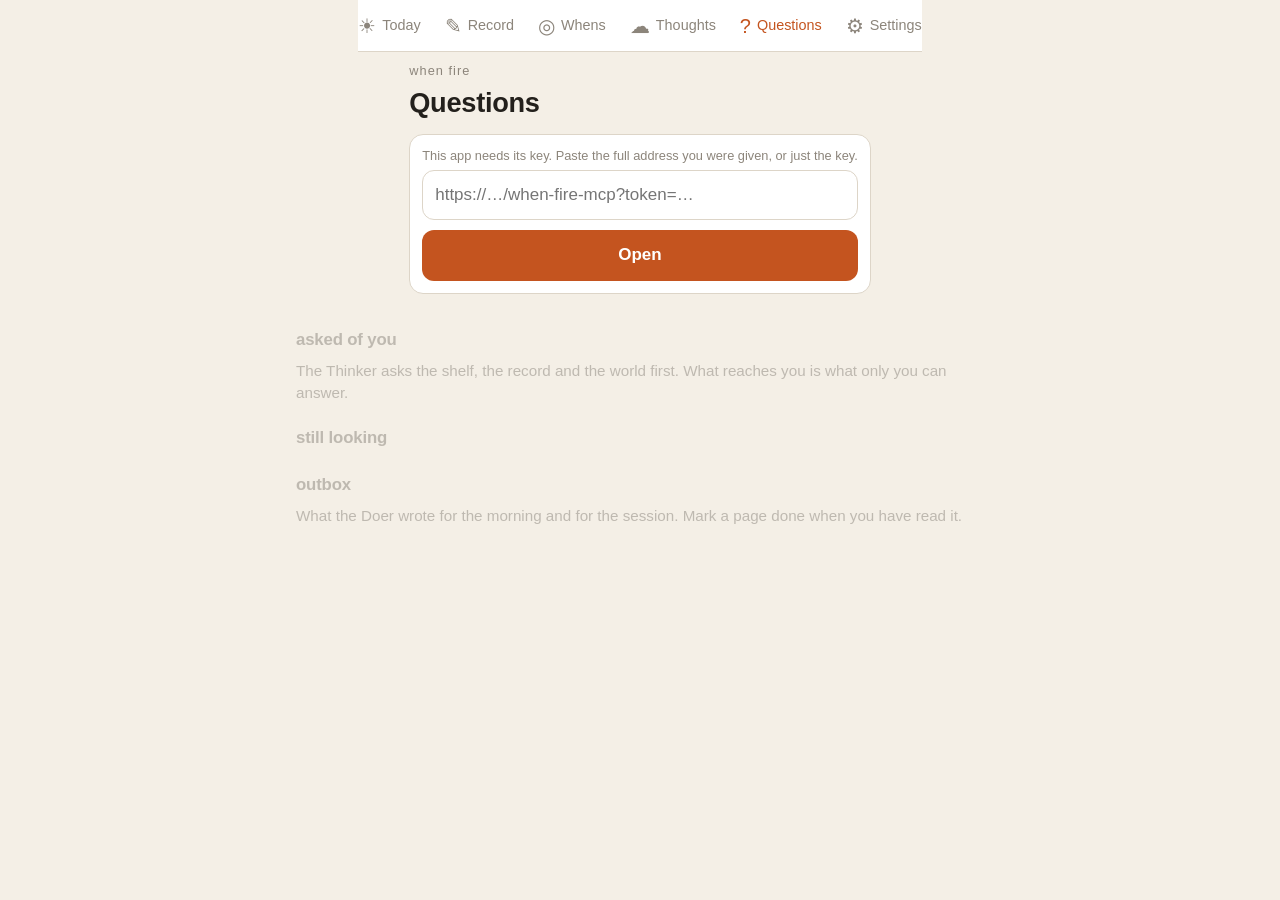
==== docs/questions.html @ 35ed4a7f "when fire client: Today renders again (the day variable was declared after its first use) Tuesday, O" ====
<!doctype html>
<html lang="en">
<head>
  <meta charset="utf-8">
  <meta name="viewport" content="width=device-width, initial-scale=1, viewport-fit=cover">
  <title>when fire · questions</title>
  <meta name="description" content="What I said I would do, and what happened.">
  <meta name="color-scheme" content="light dark">
  <meta name="theme-color" content="#f4efe6" media="(prefers-color-scheme: light)">
  <meta name="theme-color" content="#15191c" media="(prefers-color-scheme: dark)">
  <meta name="apple-mobile-web-app-capable" content="yes">
  <meta name="mobile-web-app-capable" content="yes">
  <meta name="apple-mobile-web-app-status-bar-style" content="default">
  <meta name="apple-mobile-web-app-title" content="when fire">
  <link rel="apple-touch-icon" href="./icon-512.png">
  <link rel="icon" href="./icon-512.png" type="image/png">
  <link rel="manifest" href="./manifest.webmanifest">
  <link rel="stylesheet" href="./styles.css?v=20261027a">
</head>
<body data-page="questions">
  <header class="top">
    <a class="brand" href="./">when fire</a>
    <h1 class="title">Questions</h1>
    <p id="status" class="status" hidden></p>
    <form id="key-form" class="form key" hidden>
      <label class="field">
        <span>This app needs its key.  Paste the full address you were given, or just the key.</span>
        <input id="key-input" type="text" autocapitalize="off" autocomplete="off" spellcheck="false" placeholder="https://…/when-fire-mcp?token=…">
      </label>
      <button type="submit" class="primary">Open</button>
    </form>
  </header>
  <main id="main">

    <section>
      <h2>Asked of you</h2>
      <p class="lead">The Thinker asks the shelf, the record and the world first.  What reaches you is what only you can answer.</p>
      <div id="asked"></div>
      <p id="asked-empty" class="empty" hidden>Nothing waits on you.</p>
    </section>
    <section>
      <h2>Still looking</h2>
      <div id="looking"></div>
      <p id="looking-empty" class="empty" hidden>No open questions.</p>
    </section>
    <section>
      <h2>Outbox</h2>
      <p class="lead">What the Doer wrote for the morning and for the session.  Mark a page done when you have read it.</p>
      <div id="tasks"></div>
      <p id="tasks-empty" class="empty" hidden>The outbox is empty.</p>
    </section>

  </main>
  <nav class="tabs" aria-label="Pages">
    <a href="./today.html" data-page="today"><span class="glyph">☀</span>Today</a>
    <a href="./" data-page="record"><span class="glyph">✎</span>Record</a>
    <a href="./whens.html" data-page="whens"><span class="glyph">◎</span>Whens</a>
    <a href="./thoughts.html" data-page="thoughts"><span class="glyph">☁</span>Thoughts</a>
    <a href="./questions.html" data-page="questions"><span class="glyph">?</span>Questions</a>
    <a href="./settings.html" data-page="settings"><span class="glyph">⚙</span>Settings</a>
  </nav>
  <script src="./app.js?v=20261027b"></script>
</body>
</html>
---- docs/styles.css ----
/* when fire, the web client.  Sunday, October 25, 2026.
   Calm, legible, one hand.  Paper in the light, slate in the dark; one ember for the thing that writes. */

:root {
  --bg: #f4efe6;
  --bg-2: #ffffff;
  --bg-3: #ebe4d8;
  --ink: #23201c;
  --ink-2: #5d574f;
  --ink-3: #8c857b;
  --line: #ddd5c8;
  --ember: #c4541f;
  --ember-ink: #ffffff;
  --met: #2f7d4f;
  --silence: #8c857b;
  --open: #9a6b12;
  --warn-bg: #fbe9d2;
  --ok-bg: #e2f1e6;
  --shadow: 0 1px 2px rgba(35, 32, 28, 0.06);
  --radius: 14px;
  --tabs-h: 64px;
  color-scheme: light dark;
}
@media (prefers-color-scheme: dark) {
  :root {
    --bg: #15191c;
    --bg-2: #1e2428;
    --bg-3: #262d32;
    --ink: #ebe6dd;
    --ink-2: #b4ada2;
    --ink-3: #7f7a72;
    --line: #2f373d;
    --ember: #e0683a;
    --ember-ink: #1a0f08;
    --met: #6cc48d;
    --silence: #8a847b;
    --open: #d5a23b;
    --warn-bg: #3a2a18;
    --ok-bg: #1d3326;
    --shadow: none;
  }
}

* { box-sizing: border-box; }
[hidden] { display: none !important; }
html { -webkit-text-size-adjust: 100%; }
body {
  margin: 0;
  background: var(--bg);
  color: var(--ink);
  font: 17px/1.45 -apple-system, BlinkMacSystemFont, "Segoe UI", Roboto, "Helvetica Neue", Arial, sans-serif;
  padding-bottom: calc(var(--tabs-h) + env(safe-area-inset-bottom) + 16px);
  min-height: 100vh;
}
a { color: inherit; }
button, input, select, textarea { font: inherit; color: inherit; }
h1, h2, h3 { font-weight: 600; letter-spacing: -0.01em; margin: 0; }
h2 { font-size: 1.05rem; color: var(--ink-2); text-transform: lowercase; margin: 22px 0 8px; }
h3 { font-size: 0.95rem; color: var(--ink-2); margin: 14px 0 6px; }
code { font: 0.85em ui-monospace, SFMono-Regular, Menlo, monospace; word-break: break-all; }
.visually-hidden { position: absolute; width: 1px; height: 1px; overflow: hidden; clip: rect(0 0 0 0); white-space: nowrap; }

/* the top */
.top { padding: calc(10px + env(safe-area-inset-top)) 16px 4px; }
.brand { display: block; font-size: 0.8rem; letter-spacing: 0.08em; text-transform: lowercase; color: var(--ink-3); text-decoration: none; }
.title { font-size: 1.7rem; margin-top: 2px; }
.status { margin: 10px 0 0; padding: 10px 12px; border-radius: 10px; background: var(--bg-3); font-size: 0.95rem; }
.status.ok { background: var(--ok-bg); }
.status.warn { background: var(--warn-bg); }

main { padding: 8px 16px 24px; max-width: 720px; margin: 0 auto; }
main.locked > *:not(.key) { opacity: 0.35; pointer-events: none; }
.lead { color: var(--ink-2); font-size: 0.95rem; margin: 4px 0 12px; }
.hint { color: var(--ink-2); font-size: 0.9rem; }
.hint.small { font-size: 0.8rem; color: var(--ink-3); margin-top: 32px; }
.empty { color: var(--ink-3); font-style: italic; }
.meta { color: var(--ink-3); font-size: 0.82rem; }
.footnote { color: var(--ink-3); font-size: 0.82rem; }
.k { color: var(--ink-3); }

/* forms */
.form { display: flex; flex-direction: column; gap: 10px; }
.form.inline { flex-direction: row; align-items: flex-end; gap: 10px; }
.form.key { margin-top: 12px; padding: 12px; border-radius: var(--radius); background: var(--bg-2); border: 1px solid var(--line); }
.field { display: flex; flex-direction: column; gap: 4px; }
.field > span { font-size: 0.8rem; color: var(--ink-3); }
.field.grow { flex: 1; }
.row { display: flex; gap: 10px; align-items: flex-end; }
input[type="text"], input[type="number"], input[type="datetime-local"], select, textarea {
  width: 100%; padding: 12px 12px; border-radius: 12px; border: 1px solid var(--line); background: var(--bg-2); color: var(--ink);
  -webkit-appearance: none; appearance: none;
}
input[type="datetime-local"] { min-height: 48px; }
input[type="datetime-local"].touched { border-color: var(--ember); }
textarea { resize: none; min-height: 96px; line-height: 1.4; }
select { background-image: linear-gradient(45deg, transparent 50%, var(--ink-3) 50%), linear-gradient(135deg, var(--ink-3) 50%, transparent 50%); background-position: calc(100% - 18px) 55%, calc(100% - 13px) 55%; background-size: 5px 5px, 5px 5px; background-repeat: no-repeat; padding-right: 36px; }
button, .button { cursor: pointer; border: 1px solid var(--line); background: var(--bg-2); color: var(--ink); padding: 12px 16px; border-radius: 12px; min-height: 48px; }
button.primary { background: var(--ember); color: var(--ember-ink); border-color: transparent; font-weight: 600; }
button.primary.big { font-size: 1.1rem; min-height: 56px; }
button.ghost, .button.ghost { background: transparent; }
button.small { min-height: 40px; padding: 8px 14px; font-size: 0.95rem; }
button.link { border: 0; background: none; padding: 0; min-height: 0; color: var(--ink-2); text-decoration: underline; font-size: 0.9rem; }
button:disabled { opacity: 0.6; cursor: default; }
label.file { display: inline-flex; align-items: center; justify-content: center; }
label.file input { position: absolute; width: 1px; height: 1px; opacity: 0; }
.thumb { width: 72px; height: 72px; object-fit: cover; border-radius: 10px; border: 1px solid var(--line); }
.toggle { display: inline-flex; gap: 8px; align-items: center; font-size: 0.9rem; color: var(--ink-2); margin: 4px 0 12px; }
.toggle input { width: 18px; height: 18px; accent-color: var(--ember); }

/* the record page */
.record { padding: 12px 0 4px; }
.pending { margin-top: 14px; padding: 12px; border-radius: var(--radius); background: var(--warn-bg); }
.pending h3 { margin-top: 0; }
.pending ul { margin: 0 0 10px; padding-left: 18px; }
.pending li { display: flex; flex-direction: column; }

/* the log */
.day h3 { position: sticky; top: 0; background: var(--bg); padding: 6px 0; z-index: 1; }
.facts { list-style: none; margin: 0; padding: 0; }
.fact { padding: 10px 0; border-bottom: 1px solid var(--line); }
.fact .line { display: grid; grid-template-columns: 5.2em 1fr; gap: 10px; align-items: baseline; }
.fact time { font-variant-numeric: tabular-nums; color: var(--ink-2); font-size: 0.95rem; }
.fact .words { white-space: pre-wrap; overflow-wrap: anywhere; }
.fact .meta { padding-left: calc(5.2em + 10px); display: flex; flex-wrap: wrap; gap: 8px; margin-top: 2px; }
.fact.corrected .words { color: var(--ink-3); }
.fact.other .words { color: var(--ink-2); }
.badge { display: inline-block; padding: 1px 8px; border-radius: 999px; background: var(--bg-3); color: var(--ink-2); font-size: 0.78rem; }
.about { color: var(--ink-3); font-size: 0.82rem; }

/* whens */
.when { background: var(--bg-2); border: 1px solid var(--line); border-radius: var(--radius); padding: 14px 16px; margin: 0 0 12px; box-shadow: var(--shadow); }
.when .words { margin: 0 0 6px; font-size: 1.02rem; white-space: pre-wrap; }
.when .cond, .when .because { margin: 2px 0; color: var(--ink-2); font-size: 0.92rem; }
.when .reading { margin: 10px 0 4px; font-weight: 600; font-size: 0.95rem; }
.when .reading .meta { font-weight: 400; }
.reading.met { color: var(--met); }
.reading.silence { color: var(--silence); }
.reading.open { color: var(--open); }
.when.crisp { border-style: dashed; }
.bundle { margin-bottom: 16px; }
.bundle > .when { border-color: var(--ember); border-width: 1px; }
.members { padding-left: 14px; border-left: 2px solid var(--line); margin-left: 8px; }
.members .when { margin-top: 10px; }
.stands { margin-top: 8px; font-size: 0.92rem; }
.stands summary { cursor: pointer; color: var(--ink-2); }
.stands p { margin: 6px 0 0; color: var(--ink-2); }
.ended { margin-top: 24px; opacity: 0.8; }

/* thoughts */
.thought { background: var(--bg-2); border: 1px solid var(--line); border-radius: var(--radius); padding: 14px 16px; margin: 0 0 12px; }
.thought h3 { margin: 0 0 6px; }
.thought p { margin: 0 0 6px; white-space: pre-wrap; }
.thought.day { border-left: 4px solid var(--ember); }
.thought.episode { border-left: 4px solid var(--line); }
.thought.when { border-left: 4px solid var(--open); }
.thought.note { background: transparent; border-style: dashed; }

/* questions and outbox */
.question, .task { background: var(--bg-2); border: 1px solid var(--line); border-radius: var(--radius); padding: 14px 16px; margin: 0 0 12px; }
.question .words { margin: 0 0 6px; }
.question textarea { margin: 10px 0; min-height: 64px; }
.question.quiet { background: transparent; }
.task h3 { margin: 0 0 8px; text-transform: lowercase; }
.task .page { white-space: pre-wrap; font: inherit; margin: 0 0 8px; overflow-wrap: anywhere; }

/* settings */
.health { margin: 0; display: grid; gap: 6px; }
.health .row { display: grid; grid-template-columns: 1fr 1.4fr; gap: 10px; align-items: baseline; padding: 6px 0; border-bottom: 1px solid var(--line); }
.health dt { color: var(--ink-3); font-size: 0.9rem; }
.health dd { margin: 0; overflow-wrap: anywhere; }


/* the tabs: the bar along the bottom, one glyph and a word per page */
.tabs {
  position: fixed; left: 0; right: 0; bottom: 0; height: calc(var(--tabs-h) + env(safe-area-inset-bottom));
  padding-bottom: env(safe-area-inset-bottom);
  display: grid; grid-template-columns: repeat(6, 1fr);
  background: var(--bg-2); border-top: 1px solid var(--line);
}
.tabs a { display: flex; flex-direction: column; align-items: center; justify-content: center; gap: 2px; text-decoration: none; color: var(--ink-3); font-size: 0.72rem; }
.tabs a .glyph { font-size: 1.25rem; line-height: 1; }
.tabs a[aria-current="page"] { color: var(--ember); }

/* the plus and its sheet */
.attach-row { position: relative; align-items: center; }
.plus { width: 48px; min-width: 48px; font-size: 1.5rem; line-height: 1; padding: 0; }
.sheet { position: absolute; left: 0; top: 54px; z-index: 5; min-width: 200px; background: var(--bg-2); border: 1px solid var(--line); border-radius: 14px; box-shadow: 0 8px 28px rgba(0, 0, 0, 0.18); overflow: hidden; }
.sheet-row { display: flex; align-items: center; padding: 14px 18px; border-bottom: 1px solid var(--line); cursor: pointer; font-size: 1rem; }
.sheet-row:last-child { border-bottom: 0; }
.sheet-row:active { background: var(--bg-3); }
.sheet-row input { position: absolute; width: 1px; height: 1px; opacity: 0; }
.attached { display: flex; align-items: center; gap: 10px; }
.attached-name { color: var(--ink-2); font-size: 0.9rem; }

/* paging */
.more { display: block; margin: 14px auto 0; }

@media (min-width: 720px) {
  .top, main { max-width: 720px; margin-left: auto; margin-right: auto; }
  .tabs { position: sticky; top: 0; bottom: auto; border-top: 0; border-bottom: 1px solid var(--line); max-width: 720px; margin: 0 auto; height: 52px; grid-template-columns: repeat(6, auto); justify-content: center; gap: 24px; }
  .tabs a { flex-direction: row; gap: 6px; font-size: 0.9rem; }
  body { padding-bottom: 24px; display: flex; flex-direction: column; }
  .tabs { order: -1; }
}

/* today: the routine in clock order */
.routine { margin: 0 0 18px; }
.routine h2 { font-size: 1rem; color: var(--ink-2); margin: 0 0 8px; }
.step { display: grid; grid-template-columns: 58px 1fr auto; gap: 10px; align-items: center; background: var(--bg-2); border: 1px solid var(--line); border-radius: var(--radius); padding: 12px 14px; margin: 0 0 8px; box-shadow: var(--shadow); }
.step.off-day { opacity: 0.55; }
.step.done { border-color: var(--met); }
.step.flash { outline: 2px solid var(--ember); }
.step .clock { font-variant-numeric: tabular-nums; color: var(--ink-2); font-size: 0.95rem; }
.step .words { margin: 0; font-size: 1rem; }
.step .state { margin: 2px 0 0; font-size: 0.82rem; color: var(--ink-3); }
.step .state.met { color: var(--met); }
.step .state.silence { color: var(--silence); }

/* notes on today: a note under a step, and the day's note box */
.step { grid-template-columns: 58px 1fr auto; }
.step .acts { display: flex; flex-direction: column; gap: 6px; align-items: stretch; }
.step .acts button.note { font-size: 0.78rem; }
.step-note { grid-column: 1 / -1; display: flex; flex-direction: column; gap: 6px; margin-top: 4px; }
.step-note textarea { width: 100%; box-sizing: border-box; }
.note-form { margin: 18px 0 0; display: flex; flex-direction: column; gap: 8px; }
.note-form textarea { width: 100%; box-sizing: border-box; }
.question .row { display: flex; gap: 8px; align-items: center; }
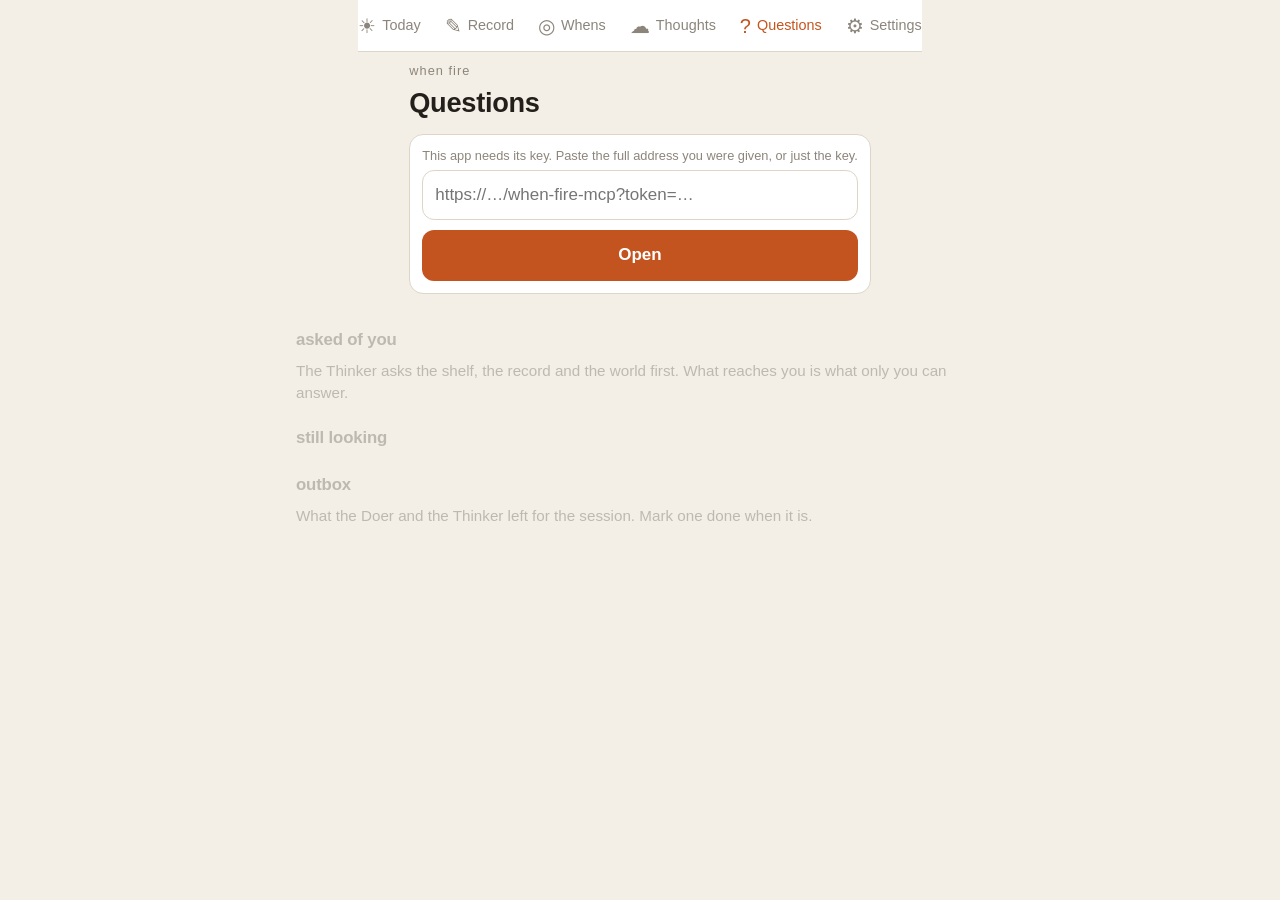
==== commit 81e94bae: "when fire client: the day as one list with three check-ins, one Done and a note box on every step, A" ====
--- a/docs/questions.html
+++ b/docs/questions.html
@@ -15,7 +15,7 @@
   <link rel="apple-touch-icon" href="./icon-512.png">
   <link rel="icon" href="./icon-512.png" type="image/png">
   <link rel="manifest" href="./manifest.webmanifest">
-  <link rel="stylesheet" href="./styles.css?v=20261027a">
+  <link rel="stylesheet" href="./styles.css?v=20261126a">
 </head>
 <body data-page="questions">
   <header class="top">
@@ -45,7 +45,7 @@
     </section>
     <section>
       <h2>Outbox</h2>
-      <p class="lead">What the Doer wrote for the morning and for the session.  Mark a page done when you have read it.</p>
+      <p class="lead">What the Doer and the Thinker left for the session.  Mark one done when it is.</p>
       <div id="tasks"></div>
       <p id="tasks-empty" class="empty" hidden>The outbox is empty.</p>
     </section>
@@ -59,6 +59,6 @@
     <a href="./questions.html" data-page="questions"><span class="glyph">?</span>Questions</a>
     <a href="./settings.html" data-page="settings"><span class="glyph">⚙</span>Settings</a>
   </nav>
-  <script src="./app.js?v=20261027b"></script>
+  <script src="./app.js?v=20261126a"></script>
 </body>
 </html>
--- a/docs/styles.css
+++ b/docs/styles.css
@@ -115,7 +115,7 @@
 .pending li { display: flex; flex-direction: column; }
 
 /* the log */
-.day h3 { position: sticky; top: 0; background: var(--bg); padding: 6px 0; z-index: 1; }
+.day h3 { position: sticky; top: 0; background: var(--bg); padding: 6px 0; z-index: 1; }   /* the bar is above it: a heading slides under the bar, never over it (Stacy, October 25) */
 .facts { list-style: none; margin: 0; padding: 0; }
 .fact { padding: 10px 0; border-bottom: 1px solid var(--line); }
 .fact .line { display: grid; grid-template-columns: 5.2em 1fr; gap: 10px; align-items: baseline; }
@@ -172,6 +172,7 @@
 
 /* the tabs: the bar along the bottom, one glyph and a word per page */
 .tabs {
+  z-index: 20;
   position: fixed; left: 0; right: 0; bottom: 0; height: calc(var(--tabs-h) + env(safe-area-inset-bottom));
   padding-bottom: env(safe-area-inset-bottom);
   display: grid; grid-template-columns: repeat(6, 1fr);
@@ -190,7 +191,7 @@
 .sheet-row:active { background: var(--bg-3); }
 .sheet-row input { position: absolute; width: 1px; height: 1px; opacity: 0; }
 .attached { display: flex; align-items: center; gap: 10px; }
-.attached-name { color: var(--ink-2); font-size: 0.9rem; }
+.attached-name { color: var(--ink-2); font-size: 0.9rem; min-width: 0; overflow-wrap: anywhere; }
 
 /* paging */
 .more { display: block; margin: 14px auto 0; }
@@ -225,3 +226,30 @@
 .note-form { margin: 18px 0 0; display: flex; flex-direction: column; gap: 8px; }
 .note-form textarea { width: 100%; box-sizing: border-box; }
 .question .row { display: flex; gap: 8px; align-items: center; }
+
+/* today, November 26, 2026: the day in stretches, one Done and an open note box on every step, last time */
+.stretch { margin: 0 0 20px; }
+.stretch-head { display: flex; align-items: center; justify-content: space-between; gap: 10px; margin: 0 0 8px; }
+.stretch-head h2 { font-size: 1rem; color: var(--ink-2); margin: 0; }
+.stretch-head .when-at { color: var(--ink-3); font-weight: normal; }
+.stretch-head .state { margin: 0; }
+.stretch.tonight .step { opacity: 0.7; }
+.stretch[data-when].flash { outline: 2px solid var(--ember); border-radius: var(--radius); padding: 6px; }
+.step { grid-template-columns: 58px 1fr auto; align-items: start; }
+.step .body { min-width: 0; }
+.step .step-words { width: 100%; box-sizing: border-box; margin-top: 6px; min-height: 30px; resize: none; font-size: 0.9rem; padding: 4px 8px; background: transparent; border: 1px dashed var(--line); border-radius: 8px; color: var(--ink); }
+.step .step-words:focus { border-style: solid; background: var(--bg); }
+.step.last-night .clock::after { content: " ·"; color: var(--ink-3); }
+.last-time { margin: 24px 0 0; }
+.last-time h2 { font-size: 1rem; color: var(--ink-2); margin: 0 0 8px; }
+.last-time details { background: var(--bg-2); border: 1px solid var(--line); border-radius: var(--radius); padding: 8px 12px; margin: 0 0 6px; }
+.last-time summary { cursor: pointer; }
+.last-time .k { text-transform: capitalize; }
+.last-time ul { margin: 6px 0 0; padding-left: 18px; font-size: 0.9rem; }
+.last-time li .k { text-transform: none; }
+.caps .cap-row { display: grid; grid-template-columns: 1fr auto; grid-template-areas: "k spent" "meta meta" "input save"; gap: 4px 8px; align-items: center; padding: 8px 0; border-bottom: 1px solid var(--line); }
+.caps .cap-row .k { grid-area: k; text-transform: capitalize; }
+.caps .cap-row .spent { grid-area: spent; color: var(--ink-3); font-size: 0.85rem; }
+.caps .cap-row .meta { grid-area: meta; }
+.caps .cap-row input { grid-area: input; width: 100%; box-sizing: border-box; }
+.caps .cap-row button { grid-area: save; }
